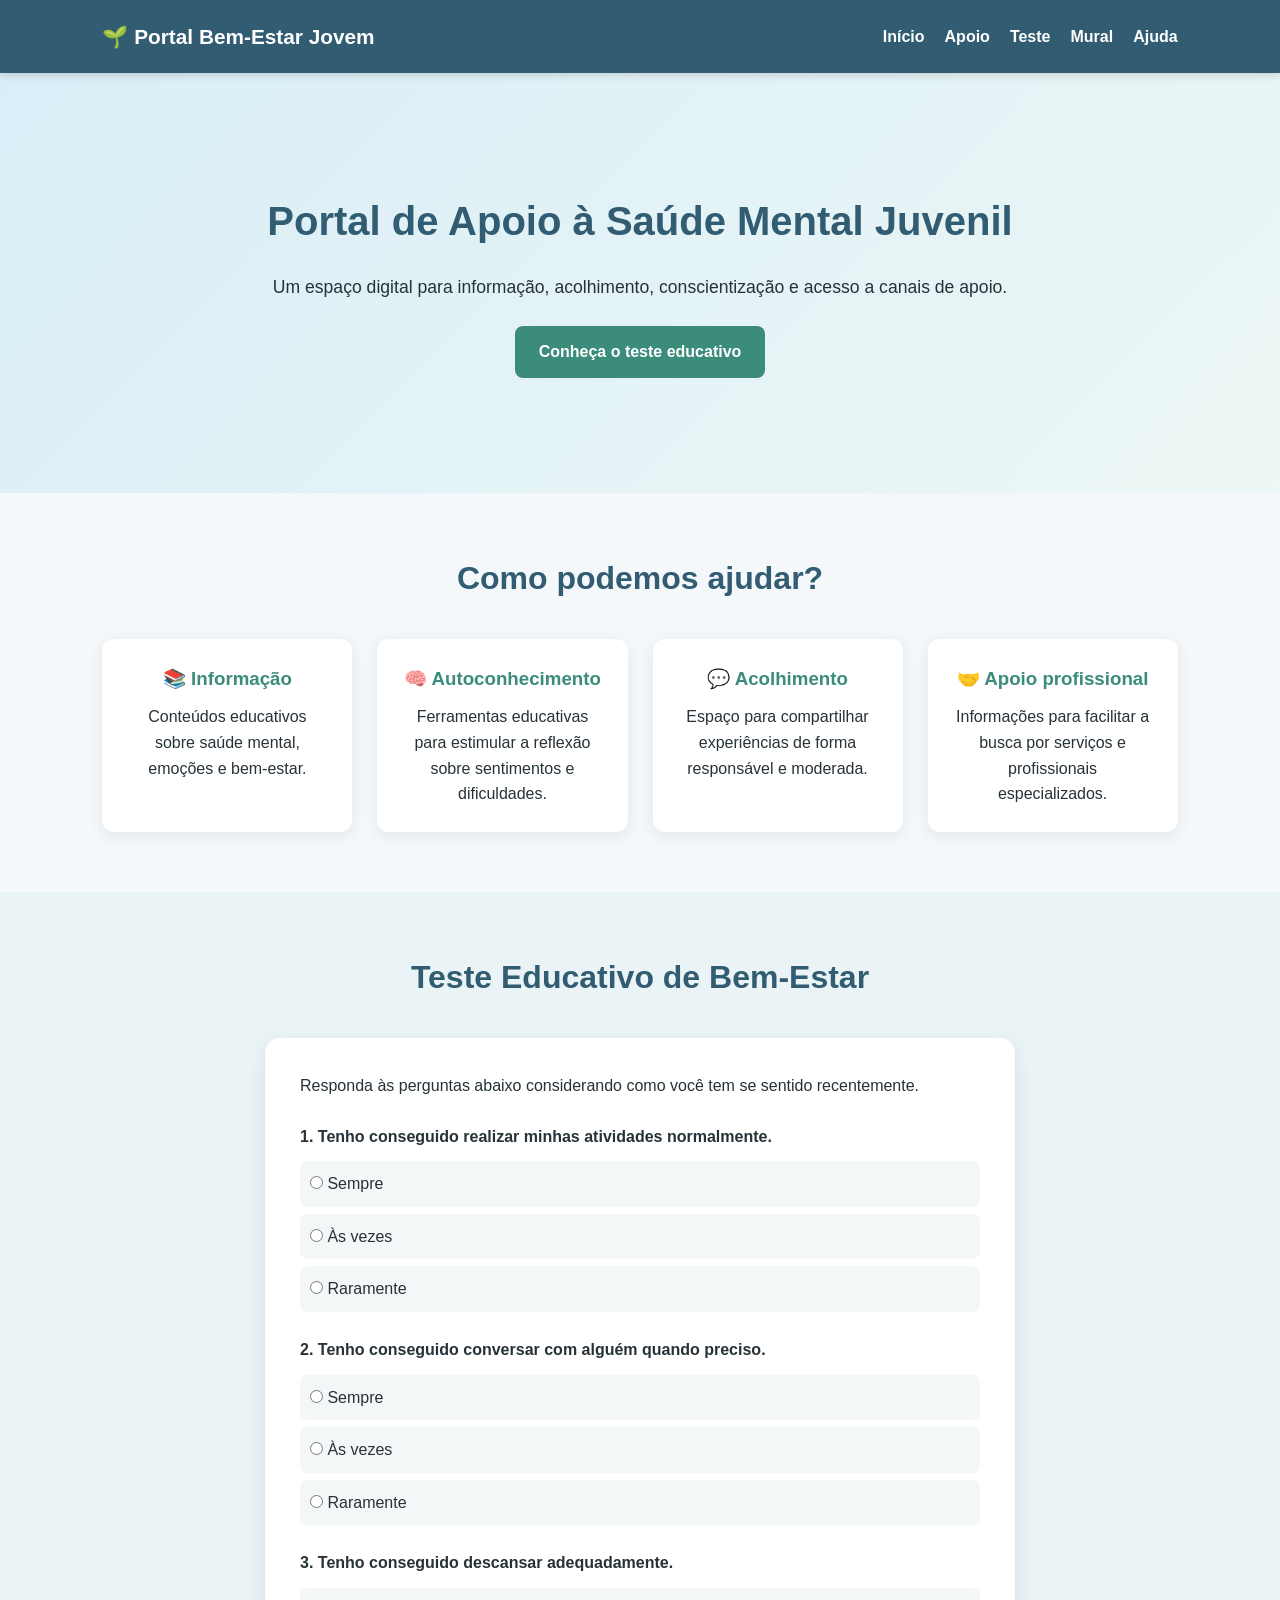
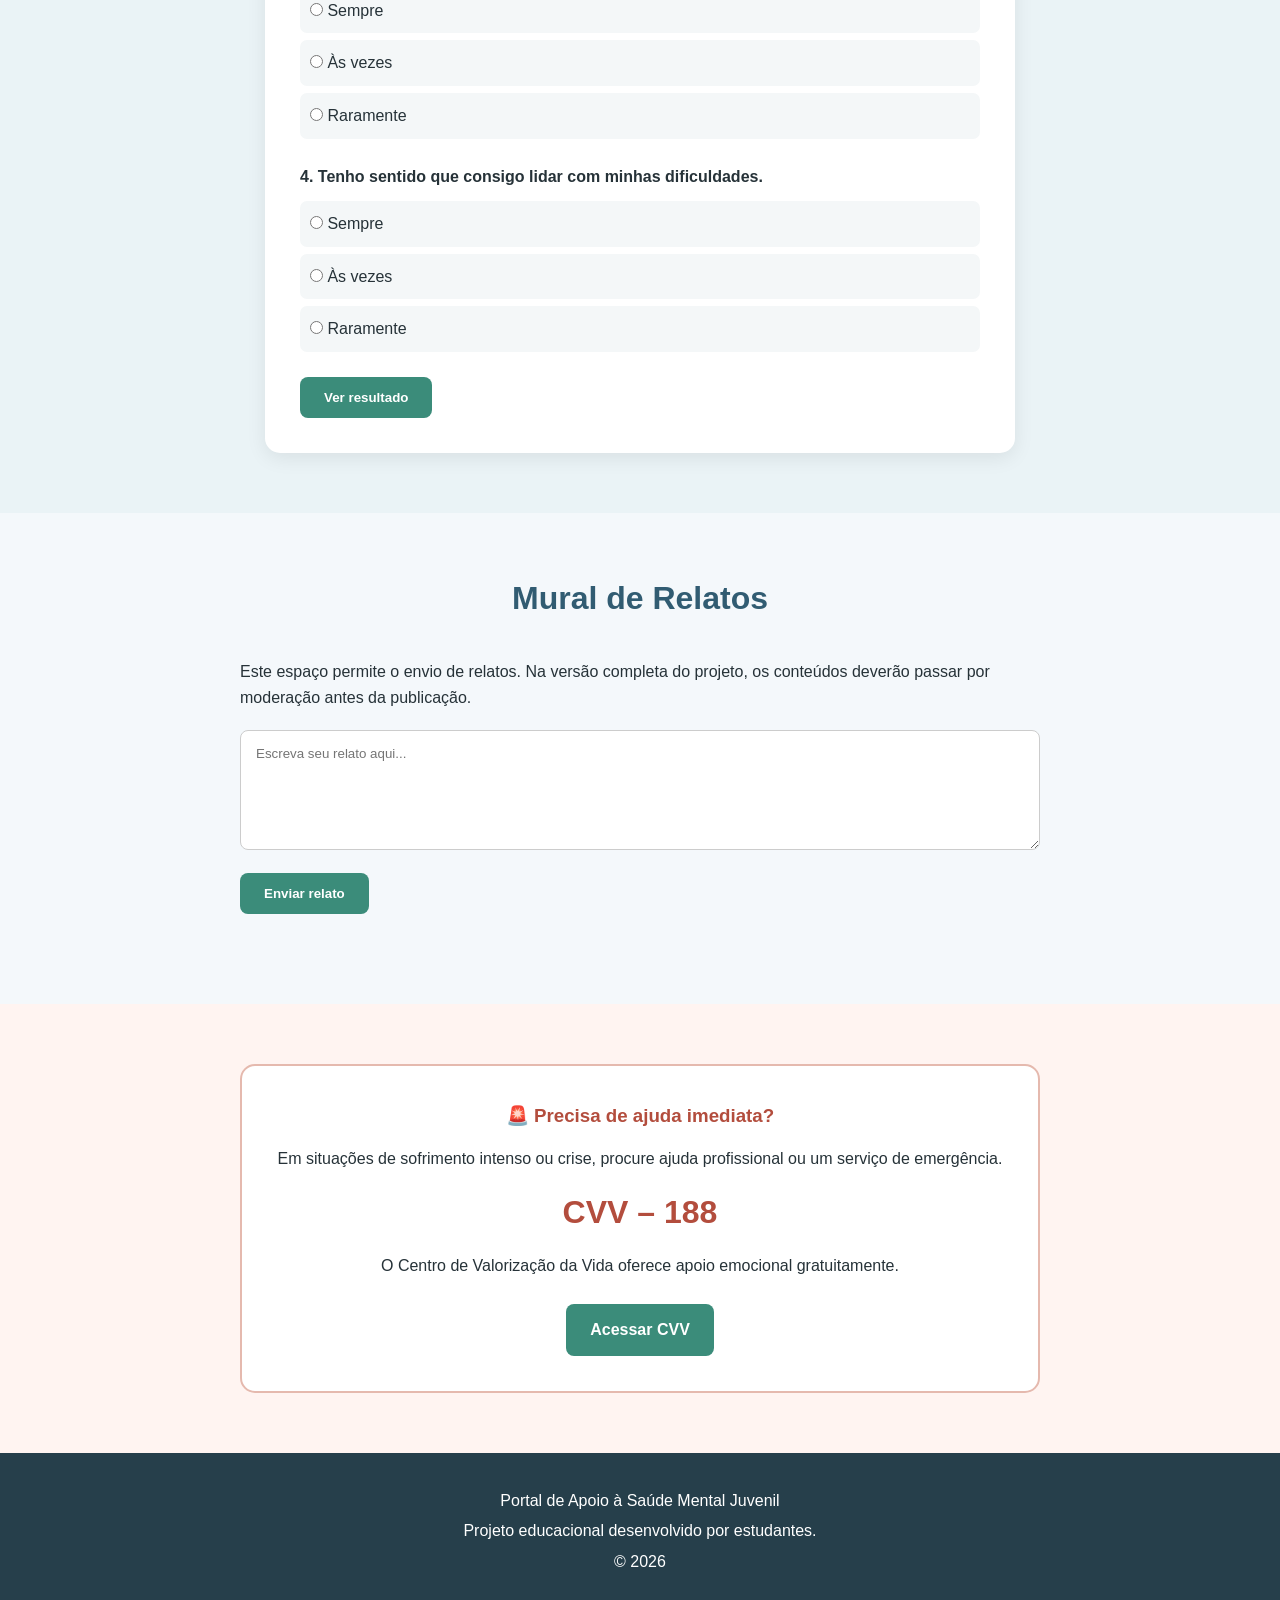
==== index.html @ 3c87589e "1" ====
<!DOCTYPE html>
<html lang="pt-BR">
<head>
    <meta charset="UTF-8">
    <meta name="viewport" content="width=device-width, initial-scale=1.0">

    <title>Portal de Apoio à Saúde Mental Juvenil</title>

    <style>
        * {
            margin: 0;
            padding: 0;
            box-sizing: border-box;
            font-family: Arial, Helvetica, sans-serif;
        }

        html {
            scroll-behavior: smooth;
        }

        body {
            background: #f4f8fb;
            color: #263238;
            line-height: 1.6;
        }

        header {
            background: #315c72;
            color: white;
            padding: 20px 8%;
            position: sticky;
            top: 0;
            z-index: 1000;
            box-shadow: 0 2px 8px rgba(0,0,0,0.15);
        }

        nav {
            display: flex;
            justify-content: space-between;
            align-items: center;
            gap: 20px;
        }

        .logo {
            font-size: 1.3rem;
            font-weight: bold;
        }

        nav ul {
            list-style: none;
            display: flex;
            gap: 20px;
        }

        nav a {
            color: white;
            text-decoration: none;
            font-weight: bold;
        }

        nav a:hover {
            text-decoration: underline;
        }

        .hero {
            min-height: 420px;
            display: flex;
            align-items: center;
            justify-content: center;
            text-align: center;
            padding: 60px 8%;
            background: linear-gradient(135deg, #d9eef7, #edf7f5);
        }

        .hero-content {
            max-width: 800px;
        }

        .hero h1 {
            font-size: 2.5rem;
            margin-bottom: 20px;
            color: #315c72;
        }

        .hero p {
            font-size: 1.1rem;
            margin-bottom: 25px;
        }

        .btn {
            display: inline-block;
            background: #3b8c7a;
            color: white;
            border: none;
            padding: 13px 24px;
            border-radius: 8px;
            text-decoration: none;
            cursor: pointer;
            font-weight: bold;
            transition: 0.3s;
        }

        .btn:hover {
            background: #2e6f61;
            transform: translateY(-2px);
        }

        section {
            padding: 60px 8%;
        }

        section h2 {
            text-align: center;
            color: #315c72;
            margin-bottom: 35px;
            font-size: 2rem;
        }

        .cards {
            display: grid;
            grid-template-columns: repeat(auto-fit, minmax(220px, 1fr));
            gap: 25px;
        }

        .card {
            background: white;
            padding: 25px;
            border-radius: 12px;
            box-shadow: 0 4px 15px rgba(0,0,0,0.08);
            text-align: center;
        }

        .card h3 {
            color: #3b8c7a;
            margin-bottom: 10px;
        }

        /* TESTE */

        #teste {
            background: #eaf3f6;
        }

        .teste-container {
            max-width: 750px;
            margin: auto;
            background: white;
            padding: 35px;
            border-radius: 15px;
            box-shadow: 0 5px 20px rgba(0,0,0,0.08);
        }

        .pergunta {
            margin-bottom: 25px;
        }

        .pergunta p {
            font-weight: bold;
            margin-bottom: 12px;
        }

        label {
            display: block;
            background: #f4f7f8;
            padding: 10px;
            margin: 7px 0;
            border-radius: 7px;
            cursor: pointer;
        }

        label:hover {
            background: #e2eeee;
        }

        .resultado {
            display: none;
            margin-top: 25px;
            padding: 20px;
            background: #eef8f4;
            border-left: 5px solid #3b8c7a;
            border-radius: 8px;
        }

        /* MURAL */

        .mural {
            max-width: 800px;
            margin: auto;
        }

        textarea {
            width: 100%;
            min-height: 120px;
            padding: 15px;
            border: 1px solid #ccc;
            border-radius: 8px;
            resize: vertical;
            margin-bottom: 15px;
        }

        .relatos {
            margin-top: 30px;
        }

        .relato {
            background: white;
            padding: 20px;
            border-radius: 10px;
            margin-bottom: 15px;
            box-shadow: 0 3px 10px rgba(0,0,0,0.06);
        }

        .relato small {
            color: #777;
        }

        /* EMERGÊNCIA */

        .emergencia {
            background: #fff4f1;
        }

        .emergencia-box {
            max-width: 800px;
            margin: auto;
            text-align: center;
            background: white;
            padding: 35px;
            border-radius: 15px;
            border: 2px solid #e5b9ae;
        }

        .emergencia-box h3 {
            color: #b34d3d;
            margin-bottom: 15px;
        }

        .telefone {
            font-size: 2rem;
            font-weight: bold;
            color: #b34d3d;
            margin: 15px 0;
        }

        footer {
            background: #263f4b;
            color: white;
            text-align: center;
            padding: 30px 8%;
        }

        footer p {
            margin: 5px 0;
        }

        @media (max-width: 700px) {

            nav {
                flex-direction: column;
            }

            nav ul {
                flex-wrap: wrap;
                justify-content: center;
            }

            .hero h1 {
                font-size: 2rem;
            }

            section {
                padding: 45px 5%;
            }

            .teste-container {
                padding: 20px;
            }
        }
    </style>
</head>

<body>

<header>

    <nav>

        <div class="logo">
            🌱 Portal Bem-Estar Jovem
        </div>

        <ul>
            <li><a href="#inicio">Início</a></li>
            <li><a href="#apoio">Apoio</a></li>
            <li><a href="#teste">Teste</a></li>
            <li><a href="#mural">Mural</a></li>
            <li><a href="#emergencia">Ajuda</a></li>
        </ul>

    </nav>

</header>


<main>

    <!-- INÍCIO -->

    <section class="hero" id="inicio">

        <div class="hero-content">

            <h1>Portal de Apoio à Saúde Mental Juvenil</h1>

            <p>
                Um espaço digital para informação, acolhimento,
                conscientização e acesso a canais de apoio.
            </p>

            <a href="#teste" class="btn">
                Conheça o teste educativo
            </a>

        </div>

    </section>


    <!-- APOIO -->

    <section id="apoio">

        <h2>Como podemos ajudar?</h2>

        <div class="cards">

            <div class="card">

                <h3>📚 Informação</h3>

                <p>
                    Conteúdos educativos sobre saúde mental,
                    emoções e bem-estar.
                </p>

            </div>


            <div class="card">

                <h3>🧠 Autoconhecimento</h3>

                <p>
                    Ferramentas educativas para estimular
                    a reflexão sobre sentimentos e dificuldades.
                </p>

            </div>


            <div class="card">

                <h3>💬 Acolhimento</h3>

                <p>
                    Espaço para compartilhar experiências
                    de forma responsável e moderada.
                </p>

            </div>


            <div class="card">

                <h3>🤝 Apoio profissional</h3>

                <p>
                    Informações para facilitar a busca
                    por serviços e profissionais especializados.
                </p>

            </div>

        </div>

    </section>


    <!-- TESTE -->

    <section id="teste">

        <h2>Teste Educativo de Bem-Estar</h2>

        <div class="teste-container">

            <p style="margin-bottom:25px;">
                Responda às perguntas abaixo considerando
                como você tem se sentido recentemente.
            </p>


            <form id="formTeste">

                <div class="pergunta">

                    <p>1. Tenho conseguido realizar minhas atividades normalmente.</p>

                    <label>
                        <input type="radio" name="q1" value="0">
                        Sempre
                    </label>

                    <label>
                        <input type="radio" name="q1" value="1">
                        Às vezes
                    </label>

                    <label>
                        <input type="radio" name="q1" value="2">
                        Raramente
                    </label>

                </div>


                <div class="pergunta">

                    <p>2. Tenho conseguido conversar com alguém quando preciso.</p>

                    <label>
                        <input type="radio" name="q2" value="0">
                        Sempre
                    </label>

                    <label>
                        <input type="radio" name="q2" value="1">
                        Às vezes
                    </label>

                    <label>
                        <input type="radio" name="q2" value="2">
                        Raramente
                    </label>

                </div>


                <div class="pergunta">

                    <p>3. Tenho conseguido descansar adequadamente.</p>

                    <label>
                        <input type="radio" name="q3" value="0">
                        Sempre
                    </label>

                    <label>
                        <input type="radio" name="q3" value="1">
                        Às vezes
                    </label>

                    <label>
                        <input type="radio" name="q3" value="2">
                        Raramente
                    </label>

                </div>


                <div class="pergunta">

                    <p>4. Tenho sentido que consigo lidar com minhas dificuldades.</p>

                    <label>
                        <input type="radio" name="q4" value="0">
                        Sempre
                    </label>

                    <label>
                        <input type="radio" name="q4" value="1">
                        Às vezes
                    </label>

                    <label>
                        <input type="radio" name="q4" value="2">
                        Raramente
                    </label>

                </div>


                <button type="submit" class="btn">
                    Ver resultado
                </button>

            </form>


            <div id="resultado" class="resultado"></div>

        </div>

    </section>


    <!-- MURAL -->

    <section id="mural">

        <h2>Mural de Relatos</h2>

        <div class="mural">

            <p style="margin-bottom:20px;">
                Este espaço permite o envio de relatos.
                Na versão completa do projeto, os conteúdos
                deverão passar por moderação antes da publicação.
            </p>

            <textarea
                id="relato"
                placeholder="Escreva seu relato aqui..."
            ></textarea>

            <button class="btn" onclick="enviarRelato()">
                Enviar relato
            </button>

            <div class="relatos" id="relatos"></div>

        </div>

    </section>


    <!-- EMERGÊNCIA -->

    <section class="emergencia" id="emergencia">

        <div class="emergencia-box">

            <h3>🚨 Precisa de ajuda imediata?</h3>

            <p>
                Em situações de sofrimento intenso ou crise,
                procure ajuda profissional ou um serviço de emergência.
            </p>

            <div class="telefone">
                CVV – 188
            </div>

            <p>
                O Centro de Valorização da Vida oferece apoio emocional
                gratuitamente.
            </p>

            <br>

            <a
                href="https://www.cvv.org.br/"
                target="_blank"
                class="btn"
            >
                Acessar CVV
            </a>

        </div>

    </section>

</main>


<footer>

    <p>
        Portal de Apoio à Saúde Mental Juvenil
    </p>

    <p>
        Projeto educacional desenvolvido por estudantes.
    </p>

    <p>
        © 2026
    </p>

</footer>


<script>

    /* ==========================
       TESTE EDUCATIVO
    ========================== */

    const form = document.getElementById("formTeste");

    form.addEventListener("submit", function(event) {

        event.preventDefault();

        let perguntas = ["q1", "q2", "q3", "q4"];

        let pontuacao = 0;

        for (let pergunta of perguntas) {

            const resposta =
                document.querySelector(
                    `input[name="${pergunta}"]:checked`
                );

            if (!resposta) {

                alert("Responda todas as perguntas.");

                return;

            }

            pontuacao += Number(resposta.value);

        }


        const resultado =
            document.getElementById("resultado");


        let mensagem = "";


        if (pontuacao <= 2) {

            mensagem = `
                <strong>Resultado educativo:</strong><br><br>

                Suas respostas indicam que você percebe
                seu bem-estar de forma relativamente positiva.

                Continue cuidando da sua rotina, mantendo
                relações de apoio e procurando ajuda quando
                sentir necessidade.
            `;

        }

        else if (pontuacao <= 5) {

            mensagem = `
                <strong>Resultado educativo:</strong><br><br>

                Algumas respostas indicam possíveis dificuldades
                no seu bem-estar.

                Converse com alguém de confiança e considere
                buscar orientação de um profissional.
            `;

        }

        else {

            mensagem = `
                <strong>Resultado educativo:</strong><br><br>

                Suas respostas indicam que pode ser importante
                conversar com alguém de confiança e buscar
                orientação profissional.

                Este resultado não representa diagnóstico.

                Se você estiver passando por uma situação
                de crise, procure imediatamente um serviço
                de apoio ou emergência.
            `;

        }


        resultado.innerHTML = mensagem;

        resultado.style.display = "block";

        resultado.scrollIntoView({
            behavior: "smooth"
        });

    });


    /* ==========================
       MURAL
    ========================== */

    function enviarRelato() {

        const campo =
            document.getElementById("relato");

        const texto =
            campo.value.trim();


        if (texto === "") {

            alert("Digite um relato antes de enviar.");

            return;

        }


        const relatos =
            document.getElementById("relatos");


        const novoRelato =
            document.createElement("div");

        novoRelato.className = "relato";


        novoRelato.innerHTML = `

            <p>
                ${texto}
            </p>

            <br>

            <small>
                Relato enviado para moderação.
            </small>

        `;


        relatos.prepend(novoRelato);

        campo.value = "";


        alert(
            "Relato enviado! Na versão completa, ele será analisado pela equipe responsável antes da publicação."
        );

    }

</script>

</body>
</html>
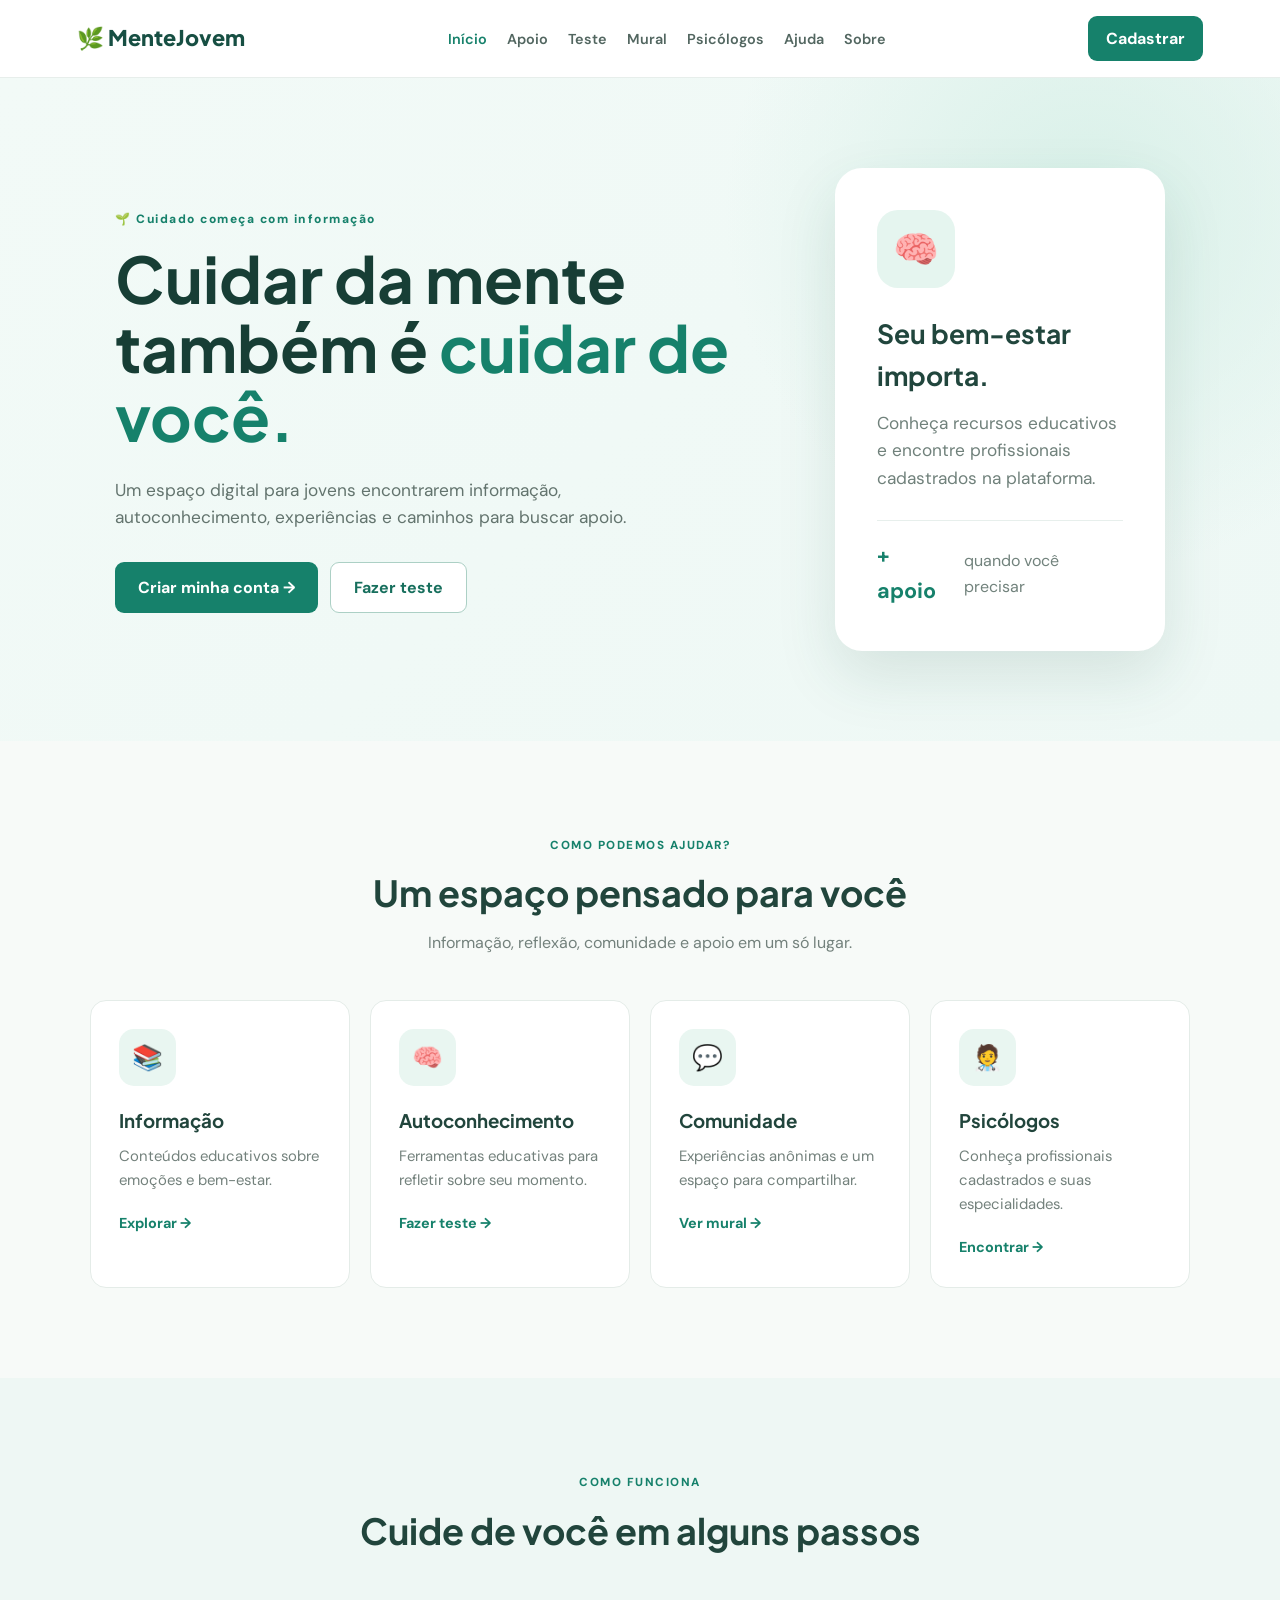
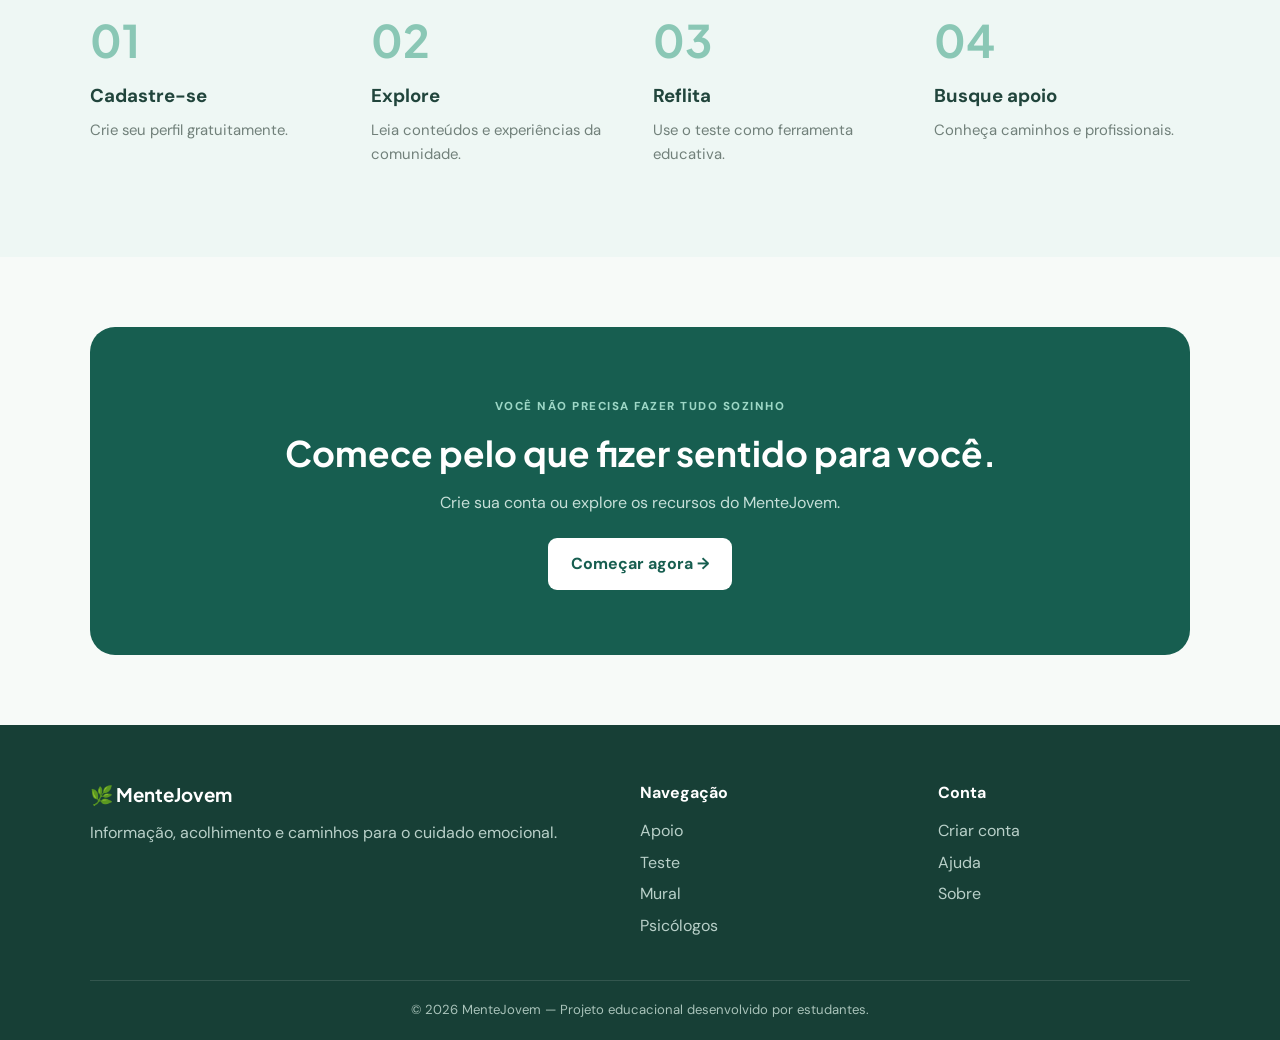
==== commit be8a925e: "Add files via upload" ====
--- a/index.html
+++ b/index.html
@@ -1,756 +1,130 @@
-<!DOCTYPE html>
-<html lang="pt-BR">
-<head>
-    <meta charset="UTF-8">
-    <meta name="viewport" content="width=device-width, initial-scale=1.0">
-
-    <title>Portal de Apoio à Saúde Mental Juvenil</title>
-
-    <style>
-        * {
-            margin: 0;
-            padding: 0;
-            box-sizing: border-box;
-            font-family: Arial, Helvetica, sans-serif;
-        }
-
-        html {
-            scroll-behavior: smooth;
-        }
-
-        body {
-            background: #f4f8fb;
-            color: #263238;
-            line-height: 1.6;
-        }
-
-        header {
-            background: #315c72;
-            color: white;
-            padding: 20px 8%;
-            position: sticky;
-            top: 0;
-            z-index: 1000;
-            box-shadow: 0 2px 8px rgba(0,0,0,0.15);
-        }
-
-        nav {
-            display: flex;
-            justify-content: space-between;
-            align-items: center;
-            gap: 20px;
-        }
-
-        .logo {
-            font-size: 1.3rem;
-            font-weight: bold;
-        }
-
-        nav ul {
-            list-style: none;
-            display: flex;
-            gap: 20px;
-        }
-
-        nav a {
-            color: white;
-            text-decoration: none;
-            font-weight: bold;
-        }
-
-        nav a:hover {
-            text-decoration: underline;
-        }
-
-        .hero {
-            min-height: 420px;
-            display: flex;
-            align-items: center;
-            justify-content: center;
-            text-align: center;
-            padding: 60px 8%;
-            background: linear-gradient(135deg, #d9eef7, #edf7f5);
-        }
-
-        .hero-content {
-            max-width: 800px;
-        }
-
-        .hero h1 {
-            font-size: 2.5rem;
-            margin-bottom: 20px;
-            color: #315c72;
-        }
-
-        .hero p {
-            font-size: 1.1rem;
-            margin-bottom: 25px;
-        }
-
-        .btn {
-            display: inline-block;
-            background: #3b8c7a;
-            color: white;
-            border: none;
-            padding: 13px 24px;
-            border-radius: 8px;
-            text-decoration: none;
-            cursor: pointer;
-            font-weight: bold;
-            transition: 0.3s;
-        }
-
-        .btn:hover {
-            background: #2e6f61;
-            transform: translateY(-2px);
-        }
-
-        section {
-            padding: 60px 8%;
-        }
-
-        section h2 {
-            text-align: center;
-            color: #315c72;
-            margin-bottom: 35px;
-            font-size: 2rem;
-        }
-
-        .cards {
-            display: grid;
-            grid-template-columns: repeat(auto-fit, minmax(220px, 1fr));
-            gap: 25px;
-        }
-
-        .card {
-            background: white;
-            padding: 25px;
-            border-radius: 12px;
-            box-shadow: 0 4px 15px rgba(0,0,0,0.08);
-            text-align: center;
-        }
-
-        .card h3 {
-            color: #3b8c7a;
-            margin-bottom: 10px;
-        }
-
-        /* TESTE */
-
-        #teste {
-            background: #eaf3f6;
-        }
-
-        .teste-container {
-            max-width: 750px;
-            margin: auto;
-            background: white;
-            padding: 35px;
-            border-radius: 15px;
-            box-shadow: 0 5px 20px rgba(0,0,0,0.08);
-        }
-
-        .pergunta {
-            margin-bottom: 25px;
-        }
-
-        .pergunta p {
-            font-weight: bold;
-            margin-bottom: 12px;
-        }
-
-        label {
-            display: block;
-            background: #f4f7f8;
-            padding: 10px;
-            margin: 7px 0;
-            border-radius: 7px;
-            cursor: pointer;
-        }
-
-        label:hover {
-            background: #e2eeee;
-        }
-
-        .resultado {
-            display: none;
-            margin-top: 25px;
-            padding: 20px;
-            background: #eef8f4;
-            border-left: 5px solid #3b8c7a;
-            border-radius: 8px;
-        }
-
-        /* MURAL */
-
-        .mural {
-            max-width: 800px;
-            margin: auto;
-        }
-
-        textarea {
-            width: 100%;
-            min-height: 120px;
-            padding: 15px;
-            border: 1px solid #ccc;
-            border-radius: 8px;
-            resize: vertical;
-            margin-bottom: 15px;
-        }
-
-        .relatos {
-            margin-top: 30px;
-        }
-
-        .relato {
-            background: white;
-            padding: 20px;
-            border-radius: 10px;
-            margin-bottom: 15px;
-            box-shadow: 0 3px 10px rgba(0,0,0,0.06);
-        }
-
-        .relato small {
-            color: #777;
-        }
-
-        /* EMERGÊNCIA */
-
-        .emergencia {
-            background: #fff4f1;
-        }
-
-        .emergencia-box {
-            max-width: 800px;
-            margin: auto;
-            text-align: center;
-            background: white;
-            padding: 35px;
-            border-radius: 15px;
-            border: 2px solid #e5b9ae;
-        }
-
-        .emergencia-box h3 {
-            color: #b34d3d;
-            margin-bottom: 15px;
-        }
-
-        .telefone {
-            font-size: 2rem;
-            font-weight: bold;
-            color: #b34d3d;
-            margin: 15px 0;
-        }
-
-        footer {
-            background: #263f4b;
-            color: white;
-            text-align: center;
-            padding: 30px 8%;
-        }
-
-        footer p {
-            margin: 5px 0;
-        }
-
-        @media (max-width: 700px) {
-
-            nav {
-                flex-direction: column;
-            }
-
-            nav ul {
-                flex-wrap: wrap;
-                justify-content: center;
-            }
-
-            .hero h1 {
-                font-size: 2rem;
-            }
-
-            section {
-                padding: 45px 5%;
-            }
-
-            .teste-container {
-                padding: 20px;
-            }
-        }
-    </style>
-</head>
-
-<body>
-
-<header>
-
-    <nav>
-
-        <div class="logo">
-            🌱 Portal Bem-Estar Jovem
-        </div>
-
-        <ul>
-            <li><a href="#inicio">Início</a></li>
-            <li><a href="#apoio">Apoio</a></li>
-            <li><a href="#teste">Teste</a></li>
-            <li><a href="#mural">Mural</a></li>
-            <li><a href="#emergencia">Ajuda</a></li>
-        </ul>
-
-    </nav>
-
-</header>
-
-
-<main>
-
-    <!-- INÍCIO -->
-
-    <section class="hero" id="inicio">
-
-        <div class="hero-content">
-
-            <h1>Portal de Apoio à Saúde Mental Juvenil</h1>
-
-            <p>
-                Um espaço digital para informação, acolhimento,
-                conscientização e acesso a canais de apoio.
-            </p>
-
-            <a href="#teste" class="btn">
-                Conheça o teste educativo
-            </a>
-
-        </div>
-
-    </section>
-
-
-    <!-- APOIO -->
-
-    <section id="apoio">
-
-        <h2>Como podemos ajudar?</h2>
-
-        <div class="cards">
-
-            <div class="card">
-
-                <h3>📚 Informação</h3>
-
-                <p>
-                    Conteúdos educativos sobre saúde mental,
-                    emoções e bem-estar.
-                </p>
-
-            </div>
-
-
-            <div class="card">
-
-                <h3>🧠 Autoconhecimento</h3>
-
-                <p>
-                    Ferramentas educativas para estimular
-                    a reflexão sobre sentimentos e dificuldades.
-                </p>
-
-            </div>
-
-
-            <div class="card">
-
-                <h3>💬 Acolhimento</h3>
-
-                <p>
-                    Espaço para compartilhar experiências
-                    de forma responsável e moderada.
-                </p>
-
-            </div>
-
-
-            <div class="card">
-
-                <h3>🤝 Apoio profissional</h3>
-
-                <p>
-                    Informações para facilitar a busca
-                    por serviços e profissionais especializados.
-                </p>
-
-            </div>
-
-        </div>
-
-    </section>
-
-
-    <!-- TESTE -->
-
-    <section id="teste">
-
-        <h2>Teste Educativo de Bem-Estar</h2>
-
-        <div class="teste-container">
-
-            <p style="margin-bottom:25px;">
-                Responda às perguntas abaixo considerando
-                como você tem se sentido recentemente.
-            </p>
-
-
-            <form id="formTeste">
-
-                <div class="pergunta">
-
-                    <p>1. Tenho conseguido realizar minhas atividades normalmente.</p>
-
-                    <label>
-                        <input type="radio" name="q1" value="0">
-                        Sempre
-                    </label>
-
-                    <label>
-                        <input type="radio" name="q1" value="1">
-                        Às vezes
-                    </label>
-
-                    <label>
-                        <input type="radio" name="q1" value="2">
-                        Raramente
-                    </label>
-
-                </div>
-
-
-                <div class="pergunta">
-
-                    <p>2. Tenho conseguido conversar com alguém quando preciso.</p>
-
-                    <label>
-                        <input type="radio" name="q2" value="0">
-                        Sempre
-                    </label>
-
-                    <label>
-                        <input type="radio" name="q2" value="1">
-                        Às vezes
-                    </label>
-
-                    <label>
-                        <input type="radio" name="q2" value="2">
-                        Raramente
-                    </label>
-
-                </div>
-
-
-                <div class="pergunta">
-
-                    <p>3. Tenho conseguido descansar adequadamente.</p>
-
-                    <label>
-                        <input type="radio" name="q3" value="0">
-                        Sempre
-                    </label>
-
-                    <label>
-                        <input type="radio" name="q3" value="1">
-                        Às vezes
-                    </label>
-
-                    <label>
-                        <input type="radio" name="q3" value="2">
-                        Raramente
-                    </label>
-
-                </div>
-
-
-                <div class="pergunta">
-
-                    <p>4. Tenho sentido que consigo lidar com minhas dificuldades.</p>
-
-                    <label>
-                        <input type="radio" name="q4" value="0">
-                        Sempre
-                    </label>
-
-                    <label>
-                        <input type="radio" name="q4" value="1">
-                        Às vezes
-                    </label>
-
-                    <label>
-                        <input type="radio" name="q4" value="2">
-                        Raramente
-                    </label>
-
-                </div>
-
-
-                <button type="submit" class="btn">
-                    Ver resultado
-                </button>
-
-            </form>
-
-
-            <div id="resultado" class="resultado"></div>
-
-        </div>
-
-    </section>
-
-
-    <!-- MURAL -->
-
-    <section id="mural">
-
-        <h2>Mural de Relatos</h2>
-
-        <div class="mural">
-
-            <p style="margin-bottom:20px;">
-                Este espaço permite o envio de relatos.
-                Na versão completa do projeto, os conteúdos
-                deverão passar por moderação antes da publicação.
-            </p>
-
-            <textarea
-                id="relato"
-                placeholder="Escreva seu relato aqui..."
-            ></textarea>
-
-            <button class="btn" onclick="enviarRelato()">
-                Enviar relato
-            </button>
-
-            <div class="relatos" id="relatos"></div>
-
-        </div>
-
-    </section>
-
-
-    <!-- EMERGÊNCIA -->
-
-    <section class="emergencia" id="emergencia">
-
-        <div class="emergencia-box">
-
-            <h3>🚨 Precisa de ajuda imediata?</h3>
-
-            <p>
-                Em situações de sofrimento intenso ou crise,
-                procure ajuda profissional ou um serviço de emergência.
-            </p>
-
-            <div class="telefone">
-                CVV – 188
-            </div>
-
-            <p>
-                O Centro de Valorização da Vida oferece apoio emocional
-                gratuitamente.
-            </p>
-
-            <br>
-
-            <a
-                href="https://www.cvv.org.br/"
-                target="_blank"
-                class="btn"
-            >
-                Acessar CVV
-            </a>
-
-        </div>
-
-    </section>
-
-</main>
-
-
-<footer>
-
-    <p>
-        Portal de Apoio à Saúde Mental Juvenil
-    </p>
-
-    <p>
-        Projeto educacional desenvolvido por estudantes.
-    </p>
-
-    <p>
-        © 2026
-    </p>
-
-</footer>
-
-
-<script>
-
-    /* ==========================
-       TESTE EDUCATIVO
-    ========================== */
-
-    const form = document.getElementById("formTeste");
-
-    form.addEventListener("submit", function(event) {
-
-        event.preventDefault();
-
-        let perguntas = ["q1", "q2", "q3", "q4"];
-
-        let pontuacao = 0;
-
-        for (let pergunta of perguntas) {
-
-            const resposta =
-                document.querySelector(
-                    `input[name="${pergunta}"]:checked`
-                );
-
-            if (!resposta) {
-
-                alert("Responda todas as perguntas.");
-
-                return;
-
-            }
-
-            pontuacao += Number(resposta.value);
-
-        }
-
-
-        const resultado =
-            document.getElementById("resultado");
-
-
-        let mensagem = "";
-
-
-        if (pontuacao <= 2) {
-
-            mensagem = `
-                <strong>Resultado educativo:</strong><br><br>
-
-                Suas respostas indicam que você percebe
-                seu bem-estar de forma relativamente positiva.
-
-                Continue cuidando da sua rotina, mantendo
-                relações de apoio e procurando ajuda quando
-                sentir necessidade.
-            `;
-
-        }
-
-        else if (pontuacao <= 5) {
-
-            mensagem = `
-                <strong>Resultado educativo:</strong><br><br>
-
-                Algumas respostas indicam possíveis dificuldades
-                no seu bem-estar.
-
-                Converse com alguém de confiança e considere
-                buscar orientação de um profissional.
-            `;
-
-        }
-
-        else {
-
-            mensagem = `
-                <strong>Resultado educativo:</strong><br><br>
-
-                Suas respostas indicam que pode ser importante
-                conversar com alguém de confiança e buscar
-                orientação profissional.
-
-                Este resultado não representa diagnóstico.
-
-                Se você estiver passando por uma situação
-                de crise, procure imediatamente um serviço
-                de apoio ou emergência.
-            `;
-
-        }
-
-
-        resultado.innerHTML = mensagem;
-
-        resultado.style.display = "block";
-
-        resultado.scrollIntoView({
-            behavior: "smooth"
-        });
-
-    });
-
-
-    /* ==========================
-       MURAL
-    ========================== */
-
-    function enviarRelato() {
-
-        const campo =
-            document.getElementById("relato");
-
-        const texto =
-            campo.value.trim();
-
-
-        if (texto === "") {
-
-            alert("Digite um relato antes de enviar.");
-
-            return;
-
-        }
-
-
-        const relatos =
-            document.getElementById("relatos");
-
-
-        const novoRelato =
-            document.createElement("div");
-
-        novoRelato.className = "relato";
-
-
-        novoRelato.innerHTML = `
-
-            <p>
-                ${texto}
-            </p>
-
-            <br>
-
-            <small>
-                Relato enviado para moderação.
-            </small>
-
-        `;
-
-
-        relatos.prepend(novoRelato);
-
-        campo.value = "";
-
-
-        alert(
-            "Relato enviado! Na versão completa, ele será analisado pela equipe responsável antes da publicação."
-        );
-
-    }
-
-</script>
-
-</body>
+<!DOCTYPE html>
+<html lang="pt-BR">
+
+<head>
+    <meta charset="UTF-8">
+    <meta name="viewport" content="width=device-width, initial-scale=1.0">
+    <title>MenteJovem | Início</title>
+    <link rel="stylesheet" href="css/style.css">
+</head>
+
+<body>
+    <header>
+        <nav class="navbar">
+            <a href="index.html" class="logo">🌿 MenteJovem</a>
+            <ul class="menu">
+                <li><a href="index.html" class="ativo">Início</a></li>
+                <li><a href="apoio.html">Apoio</a></li>
+                <li><a href="teste.html">Teste</a></li>
+                <li><a href="mural.html">Mural</a></li>
+                <li><a href="psicologos.html">Psicólogos</a></li>
+                <li><a href="ajuda.html">Ajuda</a></li>
+                <li><a href="sobre.html">Sobre</a></li>
+            </ul>
+            <a href="cadastro.html" class="btn-nav">Cadastrar</a>
+        </nav>
+    </header>
+
+    <main>
+        <section class="hero">
+            <div class="hero-text">
+                <span class="tag">🌱 Cuidado começa com informação</span>
+                <h1>Cuidar da mente também é <span>cuidar de você.</span></h1>
+                <p>Um espaço digital para jovens encontrarem informação, autoconhecimento, experiências e caminhos para
+                    buscar apoio.</p>
+                <div class="hero-buttons">
+                    <a href="cadastro.html" class="btn">Criar minha conta →</a>
+                    <a href="teste.html" class="btn-outline">Fazer teste</a>
+                </div>
+            </div>
+            <div class="hero-card">
+                <div class="floating-icon">🧠</div>
+                <h3>Seu bem-estar importa.</h3>
+                <p>Conheça recursos educativos e encontre profissionais cadastrados na plataforma.</p>
+                <div class="mini-stat"><strong>+ apoio</strong><span>quando você precisar</span></div>
+            </div>
+        </section>
+
+        <section>
+            <div class="section-title">
+                <span>COMO PODEMOS AJUDAR?</span>
+                <h2>Um espaço pensado para você</h2>
+                <p>Informação, reflexão, comunidade e apoio em um só lugar.</p>
+            </div>
+            <div class="cards">
+                <div class="card">
+                    <div class="card-icon">📚</div>
+                    <h3>Informação</h3>
+                    <p>Conteúdos educativos sobre emoções e bem-estar.</p><a href="apoio.html">Explorar →</a>
+                </div>
+                <div class="card">
+                    <div class="card-icon">🧠</div>
+                    <h3>Autoconhecimento</h3>
+                    <p>Ferramentas educativas para refletir sobre seu momento.</p><a href="teste.html">Fazer teste →</a>
+                </div>
+                <div class="card">
+                    <div class="card-icon">💬</div>
+                    <h3>Comunidade</h3>
+                    <p>Experiências anônimas e um espaço para compartilhar.</p><a href="mural.html">Ver mural →</a>
+                </div>
+                <div class="card">
+                    <div class="card-icon">🧑‍⚕️</div>
+                    <h3>Psicólogos</h3>
+                    <p>Conheça profissionais cadastrados e suas especialidades.</p><a href="psicologos.html">Encontrar
+                        →</a>
+                </div>
+            </div>
+        </section>
+
+        <section class="como-funciona">
+            <div class="section-title"><span>COMO FUNCIONA</span>
+                <h2>Cuide de você em alguns passos</h2>
+            </div>
+            <div class="steps">
+                <div class="step"><strong>01</strong>
+                    <h3>Cadastre-se</h3>
+                    <p>Crie seu perfil gratuitamente.</p>
+                </div>
+                <div class="step"><strong>02</strong>
+                    <h3>Explore</h3>
+                    <p>Leia conteúdos e experiências da comunidade.</p>
+                </div>
+                <div class="step"><strong>03</strong>
+                    <h3>Reflita</h3>
+                    <p>Use o teste como ferramenta educativa.</p>
+                </div>
+                <div class="step"><strong>04</strong>
+                    <h3>Busque apoio</h3>
+                    <p>Conheça caminhos e profissionais.</p>
+                </div>
+            </div>
+        </section>
+
+        <section class="cta">
+            <span>VOCÊ NÃO PRECISA FAZER TUDO SOZINHO</span>
+            <h2>Comece pelo que fizer sentido para você.</h2>
+            <p>Crie sua conta ou explore os recursos do MenteJovem.</p>
+            <a href="cadastro.html" class="btn">Começar agora →</a>
+        </section>
+    </main>
+
+    <footer>
+        <div class="footer-content">
+            <div>
+                <h3>🌿 MenteJovem</h3>
+                <p>Informação, acolhimento e caminhos para o cuidado emocional.</p>
+            </div>
+            <div>
+                <h4>Navegação</h4><a href="apoio.html">Apoio</a><a href="teste.html">Teste</a><a
+                    href="mural.html">Mural</a><a href="psicologos.html">Psicólogos</a>
+            </div>
+            <div>
+                <h4>Conta</h4><a href="cadastro.html">Criar conta</a><a href="ajuda.html">Ajuda</a><a
+                    href="sobre.html">Sobre</a>
+            </div>
+        </div>
+        <div class="footer-bottom">© 2026 MenteJovem — Projeto educacional desenvolvido por estudantes.</div>
+    </footer>
+</body>
+
 </html>
--- a/css/style.css
+++ b/css/style.css
@@ -0,0 +1,63 @@
+@import url('https://fonts.googleapis.com/css2?family=DM+Sans:wght@400;500;600;700&family=Plus+Jakarta+Sans:wght@600;700;800&display=swap');
+*{margin:0;padding:0;box-sizing:border-box}
+html{scroll-behavior:smooth}
+body{font-family:'DM Sans',sans-serif;background:#f7faf8;color:#263c36;line-height:1.6}
+a{text-decoration:none}
+.navbar{width:100%;min-height:78px;display:flex;align-items:center;justify-content:space-between;padding:0 6%;background:rgba(255,255,255,.97);border-bottom:1px solid #e7eeeb;position:sticky;top:0;z-index:1000}
+.logo{font-family:'Plus Jakarta Sans',sans-serif;font-size:1.35rem;font-weight:800;color:#174f43;white-space:nowrap}
+.menu{list-style:none;display:flex;align-items:center;gap:20px}
+.menu a{color:#526660;font-size:.9rem;font-weight:600;transition:.3s}
+.menu a:hover,.menu a.ativo{color:#16816b}
+.btn,.btn-nav{display:inline-block;background:#16816b;color:white;padding:13px 23px;border-radius:9px;border:none;font-weight:700;cursor:pointer;transition:.3s}
+.btn:hover,.btn-nav:hover{background:#106553;transform:translateY(-2px)}
+.btn-nav{padding:10px 18px;white-space:nowrap}
+.btn-outline{display:inline-block;color:#176f5d;border:1px solid #acd0c5;background:white;padding:12px 23px;border-radius:9px;font-weight:700;transition:.3s}
+.btn-outline:hover{background:#edf7f3;transform:translateY(-2px)}
+.hero{min-height:620px;padding:90px 9%;display:flex;align-items:center;justify-content:space-between;gap:70px;background:radial-gradient(circle at 85% 20%,#d8f0e8,transparent 30%),linear-gradient(135deg,#f2faf7,#eef8f5)}
+.hero-text{max-width:650px}
+.tag,.page-hero span,.help-hero span{display:inline-block;color:#16816b;font-size:.75rem;font-weight:800;letter-spacing:1.5px;margin-bottom:15px}
+.hero h1{font-family:'Plus Jakarta Sans',sans-serif;font-size:clamp(2.5rem,5vw,4.3rem);line-height:1.08;color:#173e35;margin-bottom:25px}
+.hero h1 span{color:#16816b}
+.hero p{max-width:600px;font-size:1.08rem;color:#63746e;margin-bottom:30px}
+.hero-buttons{display:flex;gap:12px;flex-wrap:wrap}
+.hero-card{width:360px;min-height:350px;padding:42px;background:white;border-radius:27px;box-shadow:0 25px 60px rgba(37,91,76,.13)}
+.floating-icon{width:78px;height:78px;display:flex;align-items:center;justify-content:center;font-size:2.3rem;background:#e5f5ef;border-radius:21px;margin-bottom:25px}
+.hero-card h3{font-family:'Plus Jakarta Sans';font-size:1.65rem;color:#21463d;margin-bottom:12px}
+.hero-card p{color:#70817b;margin-bottom:28px}
+.mini-stat{border-top:1px solid #e7efec;padding-top:18px;display:flex;gap:10px;align-items:center}
+.mini-stat strong{color:#16816b;font-size:1.35rem}
+.mini-stat span{color:#71827c}
+section{padding:90px 7%}
+.section-title{text-align:center;max-width:700px;margin:0 auto 45px}
+.section-title span{color:#16816b;font-size:.73rem;font-weight:800;letter-spacing:1.5px}
+.section-title h2{font-family:'Plus Jakarta Sans';font-size:2.25rem;color:#21453c;margin:8px 0}
+.section-title p{color:#73817c}
+.section-title.left{text-align:left;margin-left:0;margin-bottom:25px}
+.cards{max-width:1200px;margin:auto;display:grid;grid-template-columns:repeat(4,1fr);gap:20px}
+.card,.topic,.psych-card,.post{background:white;border:1px solid #e4ece8;border-radius:16px;padding:28px;transition:.3s}
+.card:hover,.topic:hover,.psych-card:hover,.post:hover{transform:translateY(-5px);box-shadow:0 18px 35px rgba(33,76,63,.09)}
+.card-icon{width:57px;height:57px;display:flex;align-items:center;justify-content:center;background:#e9f6f1;border-radius:15px;font-size:1.55rem;margin-bottom:20px}
+.card h3,.topic h3{color:#21453c;font-family:'Plus Jakarta Sans';margin-bottom:9px}
+.card p,.topic p{color:#73817c;font-size:.93rem;margin-bottom:17px}
+.card a{color:#16816b;font-weight:700;font-size:.9rem}
+.como-funciona{background:#eef7f4}
+.steps{max-width:1100px;margin:auto;display:grid;grid-template-columns:repeat(4,1fr);gap:25px}
+.step strong{color:#8ac7b5;font-size:2.8rem;font-family:'Plus Jakarta Sans'}
+.step h3{color:#21453c;margin:5px 0 8px}.step p{color:#71807a;font-size:.93rem}
+.cta{margin:70px auto;max-width:1100px;border-radius:25px;background:#175e50;color:white;padding:65px;text-align:center}
+.cta span{color:#9dd7c6;font-size:.72rem;font-weight:800;letter-spacing:1.5px}.cta h2{font-family:'Plus Jakarta Sans';font-size:2.2rem;margin:8px 0}.cta p{color:#c6dfd8;margin-bottom:23px}.cta .btn{background:white;color:#175e50}
+.page-hero,.help-hero{padding:90px 7%;text-align:center;background:linear-gradient(135deg,#eef8f5,#f8fbfa)}
+.page-hero h1,.help-hero h1{font-family:'Plus Jakarta Sans';color:#21453c;font-size:3rem;margin-bottom:12px}.page-hero p,.help-hero p{max-width:680px;margin:auto;color:#71807a;font-size:1.04rem}
+.content{max-width:1200px;margin:auto;padding-left:6%;padding-right:6%}
+.topics{display:grid;grid-template-columns:repeat(3,1fr);gap:20px}.topic>span{font-size:2rem}
+.info-box{margin-top:60px;padding:40px;background:#e9f5f1;border-radius:20px;display:flex;justify-content:space-between;align-items:center;gap:25px}.info-box h2{font-family:'Plus Jakarta Sans';color:#21453c;margin-bottom:10px}.info-box p{max-width:720px;color:#61736c}
+.warning{background:#fff8e8;border:1px solid #f0dfad;border-radius:12px;padding:20px;margin-bottom:25px}.warning strong{color:#8b6c21}.warning p{color:#756b51;margin-top:4px}
+.teste{max-width:800px;margin:auto}.question{background:white;padding:30px;border:1px solid #e4ebe8;border-radius:15px;margin-bottom:18px}.question>span{color:#16816b;font-weight:800}.question h3{color:#26483f;margin:9px 0 18px}.question label{display:block;padding:12px 15px;border:1px solid #e3eae7;border-radius:8px;margin:7px 0;cursor:pointer;transition:.2s}.question label:hover{background:#eef8f4;border-color:#a9d3c6}.question input{margin-right:8px}.resultado{display:none;background:#eaf7f2;border-left:5px solid #16816b;padding:23px;margin-top:22px;border-radius:10px;color:#36594f}
+.blog-layout{display:grid;grid-template-columns:1fr 240px;gap:40px}.blog-grid{display:grid;grid-template-columns:repeat(2,1fr);gap:18px}.post-category{color:#16816b;background:#e8f5f0;padding:5px 10px;border-radius:20px;font-size:.75rem;font-weight:700}.post h3{font-family:'Plus Jakarta Sans';color:#21453c;margin:15px 0 10px}.post p{color:#697a74;font-size:.94rem;margin-bottom:15px}.post small{color:#8a9993}.blog-side{background:#fff;border:1px solid #e3ebe8;border-radius:15px;padding:24px;height:max-content}.blog-side h3{margin-bottom:12px}.filter-btn{display:block;width:100%;text-align:left;border:0;background:transparent;padding:10px;border-radius:8px;cursor:pointer;color:#526660}.filter-btn.active,.filter-btn:hover{background:#e9f6f1;color:#16816b;font-weight:700}.mural-box{max-width:850px;margin:55px auto 0;background:white;padding:38px;border:1px solid #e4ebe8;border-radius:18px}.mural-box h2{font-family:'Plus Jakarta Sans';color:#21453c;margin-bottom:8px}.mural-box p{color:#71807a;margin-bottom:22px}textarea{width:100%;min-height:160px;resize:vertical;padding:16px;border:1px solid #ccd9d4;border-radius:10px;font-family:inherit;font-size:1rem;margin-bottom:13px;outline:none}textarea:focus{border-color:#16816b;box-shadow:0 0 0 3px #dff1eb}.relatos-area{max-width:850px;margin:65px auto 0}.relato{background:white;padding:23px;border-radius:12px;border:1px solid #e3ebe7;margin-bottom:13px}.relato p{color:#4f635c}.relato small{color:#8a9993}
+.profile-choice{display:grid;grid-template-columns:1fr 1fr;gap:20px;max-width:800px;margin:0 auto 25px}.choice{background:#fff;border:2px solid #e2ebe7;border-radius:18px;padding:28px;text-align:left;cursor:pointer;transition:.25s}.choice:hover,.choice.active{border-color:#16816b;background:#f1faf6}.choice span{font-size:2.2rem}.choice h2{font-family:'Plus Jakarta Sans';color:#21453c;margin:8px 0}.choice p{color:#71807a}.form-card{max-width:850px;margin:auto;background:white;border:1px solid #e3ebe8;border-radius:18px;padding:38px}.form-card h2{font-family:'Plus Jakarta Sans';color:#21453c;margin-bottom:22px}.form-card h3{margin:25px 0 15px;color:#31534a}.form-grid{display:grid;grid-template-columns:1fr 1fr;gap:18px}.field{display:flex;flex-direction:column}.field.full{grid-column:1/-1}.field label{font-weight:700;color:#526660;margin-bottom:7px}.field input,.field select{height:46px;border:1px solid #ccd9d4;border-radius:9px;padding:0 13px;font-family:inherit;outline:none;background:#fff}.field input:focus,.field select:focus{border-color:#16816b}.field textarea{margin:0}.check{display:block;margin:22px 0;color:#63746e}.check input{margin-right:8px}.hidden{display:none}.verification-note,.success-message{margin-top:18px;padding:15px;border-radius:9px}.verification-note{background:#f2f7f5;color:#61736c}.success-message{display:none;background:#e9f7f1;color:#17604f}
+.search-panel{display:flex;gap:12px;margin-bottom:30px}.search-panel input,.search-panel select{height:50px;border:1px solid #ccd9d4;border-radius:10px;padding:0 15px;font-family:inherit;outline:none;background:white}.search-panel input{flex:1}.search-panel select{min-width:230px}.psych-grid{display:grid;grid-template-columns:repeat(2,1fr);gap:20px}.psych-card{position:relative}.psych-avatar{width:70px;height:70px;border-radius:18px;background:#e8f5f0;display:flex;align-items:center;justify-content:center;font-size:2rem;margin-bottom:15px}.verified{display:inline-block;color:#16816b;background:#e8f5f0;padding:4px 9px;border-radius:20px;font-size:.73rem;font-weight:800;margin-bottom:8px}.psych-card h2{font-family:'Plus Jakarta Sans';color:#21453c}.specialty{color:#667971}.rating{color:#e0a12b;margin:12px 0}.rating b{color:#31534a;margin-left:4px}.rating small{color:#8a9993}.chips{display:flex;flex-wrap:wrap;gap:7px;margin:15px 0}.chips span{background:#f0f6f4;color:#527069;border-radius:20px;padding:5px 9px;font-size:.75rem}.psych-card>p:last-of-type{color:#6d7d77;margin-bottom:18px}.btn.small{padding:10px 16px;font-size:.88rem}.disclaimer{margin-top:22px;color:#89958f;font-size:.8rem}.modal{display:none;position:fixed;inset:0;background:rgba(20,55,46,.55);align-items:center;justify-content:center;padding:20px;z-index:2000}.modal.show{display:flex}.modal-box{background:#fff;border-radius:20px;padding:35px;max-width:520px;width:100%;position:relative}.close{position:absolute;right:15px;top:10px;border:0;background:transparent;font-size:2rem;color:#71807a;cursor:pointer}.modal-avatar{font-size:3rem;margin-bottom:12px}.modal-box h2{font-family:'Plus Jakarta Sans';color:#21453c;margin:5px 0}.review{margin:20px 0;padding:18px;background:#f3f8f6;border-radius:10px;color:#526660}
+.help-hero{background:#edf8f4}.help-cards{display:grid;grid-template-columns:repeat(3,1fr);gap:20px}.help-card{background:#fff;border:1px solid #e3ebe8;border-radius:18px;padding:32px;display:flex;flex-direction:column;align-items:flex-start}.help-card>span{font-size:2.3rem;margin-bottom:18px}.help-card h2{font-family:'Plus Jakarta Sans';color:#21453c;margin-bottom:10px}.help-card p{color:#71807a;margin-bottom:18px}.help-card strong{color:#446158;margin-bottom:22px}.cvv{border-top:4px solid #16816b}
+.about{display:grid;grid-template-columns:1.2fr .8fr;gap:65px;align-items:center}.about-text h2{font-family:'Plus Jakarta Sans';color:#21453c;font-size:2.2rem;margin-bottom:18px}.about-text p{color:#687a73;margin-bottom:14px}.about-box{display:grid;gap:14px}.about-box>div{background:#fff;padding:24px;border-radius:14px;border:1px solid #e3ebe8}.about-box span{font-size:1.7rem}.about-box h3{color:#21453c;margin:4px 0}.about-box p{color:#71807a}.faq{margin-top:40px;padding:65px 0}details{max-width:850px;margin:10px auto;background:#fff;border:1px solid #e2ebe7;border-radius:10px;padding:19px 23px}summary{cursor:pointer;font-weight:700;color:#31534a}details p{color:#71807a;margin-top:13px}
+footer{background:#173f36;color:#fff;padding:55px 7% 20px;margin-top:40px}.footer-content{max-width:1100px;margin:auto;display:grid;grid-template-columns:2fr 1fr 1fr;gap:45px;padding-bottom:35px}.footer-content h3{font-family:'Plus Jakarta Sans';margin-bottom:10px}.footer-content h4{margin-bottom:13px}.footer-content p,.footer-content a{color:#b9d0c9}.footer-content a{display:block;margin:6px 0}.footer-bottom{text-align:center;border-top:1px solid rgba(255,255,255,.12);padding-top:18px;color:#a9c3ba;font-size:.82rem}
+@media(max-width:1000px){.menu{gap:10px}.cards{grid-template-columns:repeat(2,1fr)}.steps{grid-template-columns:repeat(2,1fr)}.psych-grid{grid-template-columns:1fr}}
+@media(max-width:750px){.navbar{padding:14px 5%;flex-wrap:wrap;gap:12px}.menu{order:3;width:100%;justify-content:center;flex-wrap:wrap}.btn-nav{display:none}.hero{padding:65px 7%;flex-direction:column}.hero-card{width:100%}.cards,.topics,.steps,.help-cards,.profile-choice,.form-grid{grid-template-columns:1fr}.blog-layout{grid-template-columns:1fr}.blog-grid{grid-template-columns:1fr}.field.full{grid-column:auto}.search-panel{flex-direction:column}.search-panel select{width:100%}.page-hero h1,.help-hero h1{font-size:2.2rem}.info-box{flex-direction:column;align-items:flex-start}.cta{margin:45px 4%;padding:45px 25px}.footer-content{grid-template-columns:1fr}section{padding:65px 6%}}
